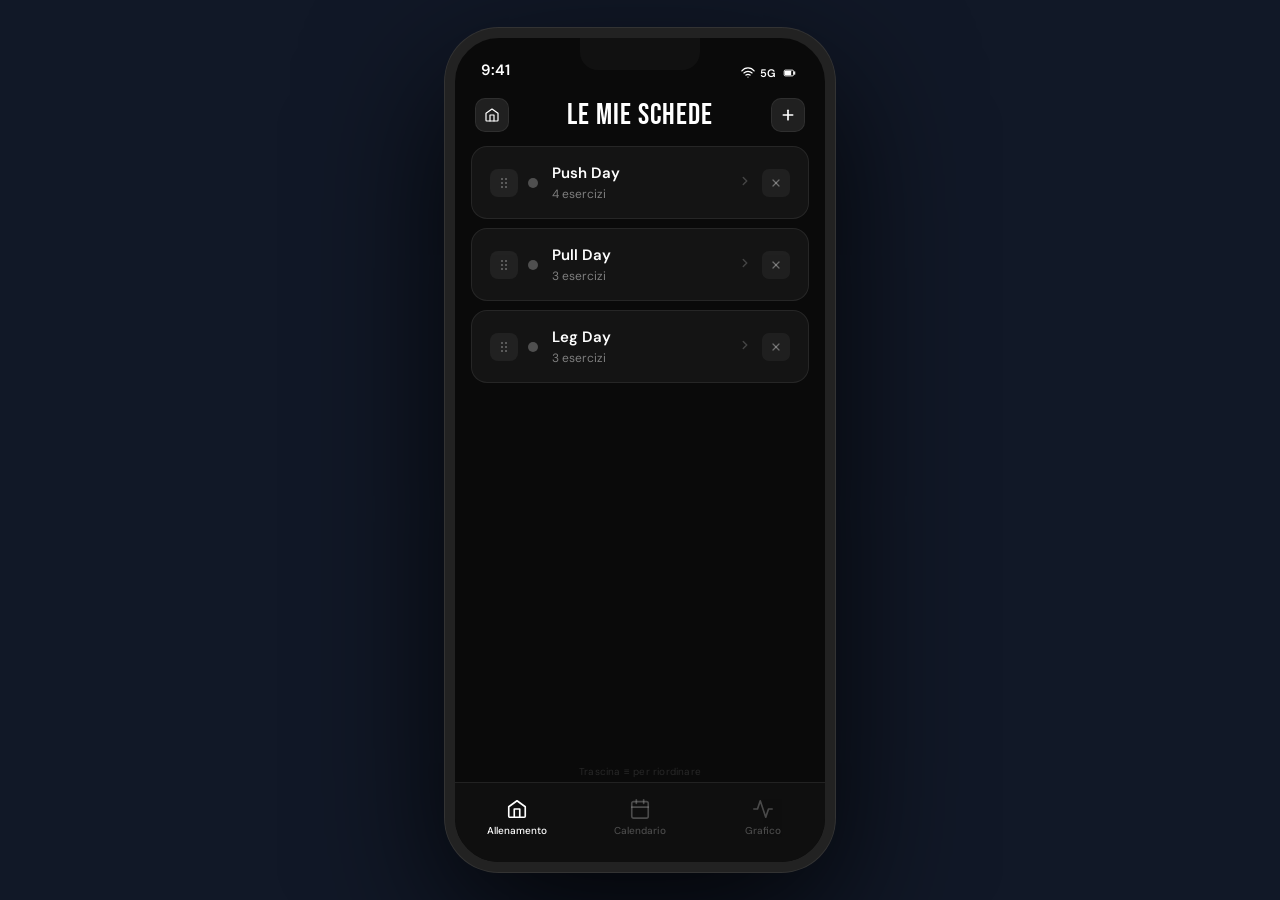
==== apps/gymapp/index.html @ b6bb97b6 "feat: aggiungi Journal mini-app con foto ricordo, mood, tag e streak" ====
﻿<!DOCTYPE html>
<html lang="it">
<head>
<meta charset="UTF-8">
<meta name="viewport" content="width=device-width, initial-scale=1.0">
<title>GymApp · Second Brain</title>
<link href="https://fonts.googleapis.com/css2?family=Bebas+Neue&family=DM+Sans:wght@400;500;600;700&display=swap" rel="stylesheet">
<style>
*,*::before,*::after{box-sizing:border-box;margin:0;padding:0}
:root{--bg:#0a0a0a;--s1:#141414;--s2:#1c1c1c;--bd:rgba(255,255,255,0.08);--t:white;--tm:rgba(255,255,255,0.45);--td:rgba(255,255,255,0.2)}
body{background:#111827;display:flex;align-items:center;justify-content:center;min-height:100vh;font-family:'DM Sans',sans-serif;padding:24px}
.phone{width:390px;height:844px;background:var(--bg);border-radius:54px;border:10px solid #222;box-shadow:0 0 0 1px #333,0 48px 140px rgba(0,0,0,.85);position:relative;overflow:hidden;display:flex;flex-direction:column}
.notch{position:absolute;top:0;left:50%;transform:translateX(-50%);width:120px;height:32px;background:#111;border-radius:0 0 18px 18px;z-index:100}
.sb{height:50px;display:flex;align-items:flex-end;justify-content:space-between;padding:0 26px 8px;flex-shrink:0}
.sb-t{font-size:15px;font-weight:600;color:white}
.sb-i{display:flex;gap:5px;align-items:center;color:white;font-size:11px;font-weight:600}
.sc{flex:1;position:relative;overflow:hidden}
.screen{position:absolute;inset:0;display:flex;flex-direction:column;background:var(--bg);opacity:0;pointer-events:none;transform:translateX(32px);transition:opacity .28s,transform .28s}
.screen.active{opacity:1;pointer-events:all;transform:translateX(0)}
.screen.out{opacity:0;transform:translateX(-32px)}
.nh{padding:10px 20px 14px;display:flex;align-items:center;justify-content:space-between;flex-shrink:0}
.ntitle{font-family:'Bebas Neue',sans-serif;font-size:36px;color:white;letter-spacing:1px;line-height:1}
.nback{display:flex;align-items:center;gap:3px;color:var(--tm);font-size:15px;font-weight:500;cursor:pointer;padding:6px 0}
.nback svg{width:15px;height:15px}
.bicon{width:34px;height:34px;border-radius:10px;background:rgba(255,255,255,.09);border:1px solid rgba(255,255,255,.07);color:white;cursor:pointer;display:flex;align-items:center;justify-content:center;transition:background .15s}
.bicon:hover{background:rgba(255,255,255,.15)}
.bicon svg{width:16px;height:16px}
.scroll{flex:1;overflow-y:auto;padding:0 16px 12px;scrollbar-width:none}
.scroll::-webkit-scrollbar{display:none}

/* Scheda card */
.scard{background:var(--s1);border:1px solid var(--bd);border-radius:16px;padding:16px 18px;margin-bottom:9px;display:flex;align-items:center;justify-content:space-between;gap:10px;transition:background .15s}
.scard-main{flex:1;display:flex;align-items:center;justify-content:space-between;cursor:pointer;min-width:0}
.scard-main:hover .scard-l{opacity:.95}
.scard-main:active{transform:scale(.985)}
.scard-l{display:flex;align-items:center;gap:14px}
.scard-dot{width:10px;height:10px;border-radius:50%;background:rgba(255,255,255,.25);flex-shrink:0}
.scard-nome{font-size:15px;font-weight:600;color:white;margin-bottom:3px}
.scard-sub{font-size:12px;color:var(--tm)}
.scard-chev svg{width:14px;height:14px;color:var(--td)}
.dnd-handle{width:28px;height:28px;border-radius:8px;border:none;background:rgba(255,255,255,.06);color:rgba(255,255,255,.35);cursor:grab;display:flex;align-items:center;justify-content:center;flex-shrink:0;touch-action:none;transition:background .15s,color .15s}
.dnd-handle:hover{background:rgba(255,255,255,.12);color:rgba(255,255,255,.6)}
.dnd-handle:active{cursor:grabbing}
.dnd-handle svg{width:16px;height:16px}
.dnd-item{transition:transform .15s,opacity .15s,box-shadow .15s}
.dnd-item.dnd-dragging{opacity:.55;transform:scale(1.02);box-shadow:0 8px 24px rgba(0,0,0,.45);z-index:5;position:relative}
.dnd-item.dnd-over-before{box-shadow:inset 0 2px 0 white}
.dnd-item.dnd-over-after{box-shadow:inset 0 -2px 0 white}
.dnd-hint{text-align:center;font-size:10px;color:rgba(255,255,255,.12);padding:6px 0 4px;letter-spacing:.2px}

/* Tabella esercizi */
.th{display:flex;align-items:center;gap:4px;padding:8px 10px 6px;margin:0 2px 4px;flex-shrink:0}
.th span{font-size:10px;font-weight:700;color:var(--td);letter-spacing:.9px;display:block;text-align:center}
.cn{flex:1;min-width:0;overflow:hidden}
.cn span{text-align:left}
.cs{width:28px;flex-shrink:0}
.cr{width:42px;flex-shrink:0}
.cri{width:30px;flex-shrink:0}
.cp{width:52px;flex-shrink:0}
.ca{width:62px;flex-shrink:0}
.erow{background:rgba(255,255,255,.05);border:1px solid rgba(255,255,255,.05);border-radius:12px;padding:13px 10px;margin-bottom:7px;display:flex;align-items:center;gap:4px}
.erow:hover{background:rgba(255,255,255,.07)}
.enome{font-size:13px;font-weight:600;color:white;white-space:nowrap;overflow:hidden;text-overflow:ellipsis;display:block;width:100%}
.cval{text-align:center;font-size:14px;font-weight:600;color:white;display:block}
.rir-b{width:24px;height:24px;border-radius:50%;background:rgba(255,255,255,.13);display:flex;align-items:center;justify-content:center;font-size:11px;font-weight:700;color:white;margin:0 auto}
.pcell{display:flex;align-items:baseline;justify-content:center;gap:1px}
.pval{font-size:13px;font-weight:700;color:white}
.punit{font-size:10px;color:var(--tm);margin-left:1px}
.racts{display:flex;gap:5px;justify-content:flex-end}
.rbtn{width:28px;height:28px;border-radius:7px;border:none;cursor:pointer;display:flex;align-items:center;justify-content:center;transition:background .15s;flex-shrink:0}
.rbtn svg{width:12px;height:12px}
.rbtn.edit{background:rgba(255,255,255,.1);color:rgba(255,255,255,.75)}
.rbtn.del{background:rgba(255,255,255,.05);color:rgba(255,255,255,.35)}
.rbtn.edit:hover{background:rgba(255,255,255,.18)}
.rbtn.del:hover{background:rgba(255,60,60,.2);color:rgba(255,100,100,.8)}
.btn-start{margin:6px 16px 10px;padding:15px;background:white;color:black;border:none;border-radius:14px;font-family:'DM Sans',sans-serif;font-size:15px;font-weight:700;cursor:pointer;display:flex;align-items:center;justify-content:center;gap:8px;flex-shrink:0;transition:opacity .15s}
.btn-start:hover{opacity:.9}
.btn-start svg{width:15px;height:15px}

/* Sessione */
.sess-nome{font-family:'Bebas Neue',sans-serif;font-size:32px;color:white;letter-spacing:1px;line-height:1.1;padding:0 20px 6px;flex-shrink:0}
.set-tabs{display:flex;gap:8px;padding:10px 20px;flex-shrink:0;overflow-x:auto;scrollbar-width:none}
.set-tabs::-webkit-scrollbar{display:none}
.stab{padding:7px 16px;border-radius:20px;font-size:13px;font-weight:600;cursor:pointer;flex-shrink:0;border:1px solid rgba(255,255,255,.1);transition:all .15s;color:var(--tm);background:transparent}
.stab.active{background:white;color:black;border-color:white}
.stab.done{background:rgba(255,255,255,.12);color:rgba(255,255,255,.5);border-color:rgba(255,255,255,.08)}
.params{padding:6px 16px;flex-shrink:0;display:flex;flex-direction:column;gap:8px}
.prow{display:flex;align-items:center;justify-content:space-between;padding:14px 16px;background:rgba(255,255,255,.05);border:1px solid rgba(255,255,255,.05);border-radius:12px}
.plabel{font-size:13px;font-weight:500;color:var(--tm)}
.pfixed{font-size:15px;font-weight:700;color:white}
.pstep{display:flex;align-items:center;background:rgba(255,255,255,.08);border-radius:10px;overflow:hidden}
.psbtn{width:36px;height:36px;background:none;border:none;color:white;font-size:18px;cursor:pointer;display:flex;align-items:center;justify-content:center;transition:background .12s}
.psbtn:hover{background:rgba(255,255,255,.1)}
.psval{min-width:36px;text-align:center;font-size:16px;font-weight:700;color:white}
.punit2{font-size:12px;color:var(--tm);font-weight:500;margin-left:6px}
.btn-setdone{margin:10px 16px 0;padding:15px;background:white;color:black;border:none;border-radius:14px;font-family:'DM Sans',sans-serif;font-size:15px;font-weight:700;cursor:pointer;display:flex;align-items:center;justify-content:center;gap:8px;flex-shrink:0;transition:opacity .15s}
.btn-setdone.done{background:rgba(255,255,255,.1);color:rgba(255,255,255,.4)}
.btn-setdone svg{width:16px;height:16px}
.timer-box{margin:10px 16px 0;padding:16px 20px;background:rgba(255,255,255,.04);border:1px solid rgba(255,255,255,.07);border-radius:14px;display:flex;align-items:center;justify-content:space-between;cursor:pointer;flex-shrink:0;transition:background .15s}
.timer-box:hover{background:rgba(255,255,255,.07)}
.timer-l{display:flex;align-items:center;gap:10px}
.timer-lbl{font-size:11px;font-weight:600;color:var(--tm);letter-spacing:.8px;margin-bottom:2px}
.timer-val{font-family:'Bebas Neue',sans-serif;font-size:28px;color:white;letter-spacing:2px;line-height:1}
.timer-val.warn{color:#ff9f43}
.timer-val.idle{color:rgba(255,255,255,.3)}
.timer-hint{font-size:11px;color:var(--td);display:flex;align-items:center;gap:3px}
.timer-hint svg{width:12px;height:12px}
.nav-ese{margin:10px 16px 0;display:flex;gap:8px;flex-shrink:0}
.bnav{flex:1;padding:13px;background:rgba(255,255,255,.07);border:1px solid rgba(255,255,255,.08);border-radius:12px;color:white;font-family:'DM Sans',sans-serif;font-size:14px;font-weight:600;cursor:pointer;display:flex;align-items:center;justify-content:center;gap:6px;transition:background .15s}
.bnav:hover{background:rgba(255,255,255,.12)}
.bnav:disabled{opacity:.25;cursor:default}
.bnav svg{width:14px;height:14px}
.btn-fine{margin:8px 16px 12px;padding:14px;background:transparent;border:1px solid rgba(255,255,255,.15);border-radius:12px;color:rgba(255,255,255,.5);font-family:'DM Sans',sans-serif;font-size:14px;font-weight:600;cursor:pointer;flex-shrink:0;transition:all .15s}
.btn-fine:hover{border-color:rgba(255,255,255,.3);color:white}

/* Calendario */
.cal-nav{display:flex;align-items:center;justify-content:space-between;padding:0 20px 10px;flex-shrink:0}
.cal-mese{font-family:'Bebas Neue',sans-serif;font-size:26px;color:white;letter-spacing:1px}
.cal-nbtn{width:32px;height:32px;border-radius:9px;background:rgba(255,255,255,.08);border:1px solid rgba(255,255,255,.07);color:white;cursor:pointer;display:flex;align-items:center;justify-content:center;transition:background .15s}
.cal-nbtn:hover{background:rgba(255,255,255,.15)}
.cal-nbtn svg{width:14px;height:14px}
.cal-hdr{display:grid;grid-template-columns:repeat(7,1fr);padding:0 12px;margin-bottom:4px;flex-shrink:0}
.cal-dl{text-align:center;font-size:12px;font-weight:700;color:var(--td);letter-spacing:.5px;padding:6px 0}
.cal-grid{display:grid;grid-template-columns:repeat(7,1fr);gap:6px;padding:0 10px;flex-shrink:0}
.cal-cell{aspect-ratio:1;min-height:44px;border-radius:10px;display:flex;align-items:center;justify-content:center;flex-direction:column;gap:2px;cursor:pointer;transition:background .15s;position:relative}
.cal-cell:hover{background:rgba(255,255,255,.07)}
.cal-cell.empty{pointer-events:none}
.cal-cell.trained{background:rgba(255,255,255,.07)}
.cal-cell.trained:hover{background:rgba(255,255,255,.12)}
.cal-cell.today .cal-n{background:white;color:black;width:30px;height:30px;border-radius:50%;display:flex;align-items:center;justify-content:center;font-size:14px;font-weight:700}
.cal-n{font-size:13px;font-weight:600;color:white;line-height:1}
.cal-cell.other .cal-n{color:var(--td)}
.cal-dot{width:5px;height:5px;border-radius:50%;background:white;opacity:.8}
.cal-leg{display:flex;align-items:center;gap:6px;padding:10px 20px 0;flex-shrink:0}
.cal-leg-dot{width:7px;height:7px;border-radius:50%;background:white;opacity:.5}
.cal-leg-t{font-size:11px;color:var(--td)}
.stat-cards{display:grid;grid-template-columns:repeat(3,1fr);gap:8px;margin:8px 16px 0;flex-shrink:0}
.stat-card{background:rgba(255,255,255,.05);border:1px solid var(--bd);border-radius:12px;padding:10px 8px;text-align:center}
.stat-v{font-family:'Bebas Neue',sans-serif;font-size:22px;color:white;letter-spacing:.5px;line-height:1.1}
.stat-u{font-size:11px;color:var(--tm)}
.stat-l{font-size:10px;font-weight:700;color:var(--td);letter-spacing:.8px;margin-top:4px}
.stat-card.pos .stat-v{color:#50c878}
.stat-card.neg .stat-v{color:#ff6b6b}

/* Grafico */
.g-sel{margin:0 16px 8px;padding:12px 16px;background:rgba(255,255,255,.06);border:1px solid var(--bd);border-radius:12px;display:flex;align-items:center;justify-content:space-between;cursor:pointer;transition:background .15s;flex-shrink:0}
.g-sel:hover{background:rgba(255,255,255,.1)}
.g-sel-l{font-size:15px;font-weight:600;color:white}
.g-sel-i svg{width:16px;height:16px;color:var(--tm)}
.met-tabs{display:flex;gap:8px;padding:0 16px 8px;flex-shrink:0}
.mtab{padding:7px 16px;border-radius:20px;font-size:13px;font-weight:600;cursor:pointer;flex-shrink:0;border:1px solid rgba(255,255,255,.1);transition:all .15s;color:var(--tm);background:transparent}
.mtab.active{background:white;color:black;border-color:white}
.g-card{margin:0 16px;background:rgba(255,255,255,.04);border:1px solid var(--bd);border-radius:16px;padding:10px 12px 8px;flex-shrink:0}
.g-card-hdr{display:flex;justify-content:space-between;align-items:flex-start;margin-bottom:10px}
.g-card-nome{font-size:15px;font-weight:700;color:white}
.g-card-sub{font-size:11px;color:var(--tm);margin-top:3px}
.chart-wrap{width:100%;position:relative}
.chart-wrap svg{width:100%;overflow:visible}
.chart-tooltip{position:absolute;background:#222;border:1px solid rgba(255,255,255,.15);border-radius:8px;padding:6px 10px;font-size:12px;font-weight:600;color:white;pointer-events:none;opacity:0;transition:opacity .15s;white-space:nowrap;z-index:10}
.chart-tooltip.vis{opacity:1}
.ult-sess{margin:8px 16px 0;background:rgba(255,255,255,.04);border:1px solid var(--bd);border-radius:16px;overflow:hidden;flex-shrink:0}
.ult-hdr{padding:10px 14px 8px;font-size:10px;font-weight:700;color:var(--td);letter-spacing:1px;border-bottom:1px solid var(--bd)}
.sess-row{display:flex;align-items:center;padding:9px 14px;border-bottom:1px solid rgba(255,255,255,.04)}
.sess-row:last-child{border-bottom:none}
.sess-data{font-size:13px;font-weight:500;color:var(--tm);width:58px;flex-shrink:0}
.sess-reps{font-size:13px;font-weight:600;color:white;flex:1}
.sess-peso{font-size:14px;font-weight:700;color:white}
.sess-punit{font-size:11px;color:var(--tm);margin-left:1px}
.sess-delta{font-size:11px;font-weight:600;margin-left:8px;width:36px;text-align:right;flex-shrink:0}
.sess-delta.su{color:#50c878}
.sess-delta.giu{color:#ff6b6b}
.sess-delta.par{color:var(--td)}
.btn-mostra{width:100%;padding:10px;background:none;border:none;border-top:1px solid rgba(255,255,255,.05);color:var(--tm);font-family:'DM Sans',sans-serif;font-size:13px;font-weight:600;cursor:pointer;text-align:center;transition:color .15s,background .15s;border-radius:0 0 16px 16px}
.btn-mostra:hover{color:white;background:rgba(255,255,255,.04)}
.g-empty{flex:1;display:flex;flex-direction:column;align-items:center;justify-content:center;gap:10px;padding:40px 20px}
.g-empty svg{width:48px;height:48px;color:white;opacity:.15}
.g-empty-t{font-size:16px;font-weight:600;color:var(--tm)}
.g-empty-s{font-size:12px;color:var(--td);text-align:center;line-height:1.5}

/* Sheet */
.overlay{position:absolute;inset:0;background:rgba(0,0,0,.55);z-index:50;opacity:0;pointer-events:none;transition:opacity .25s}
.overlay.vis{opacity:1;pointer-events:all}
.sheet{position:absolute;bottom:0;left:0;right:0;background:#171717;border-radius:22px 22px 0 0;border-top:1px solid rgba(255,255,255,.07);z-index:60;transform:translateY(100%);transition:transform .32s cubic-bezier(.32,.72,0,1);padding:10px 20px 36px;max-height:85%;overflow-y:auto;scrollbar-width:none}
.sheet::-webkit-scrollbar{display:none}
.sheet.vis{transform:translateY(0)}
.sh{width:34px;height:4px;background:rgba(255,255,255,.18);border-radius:2px;margin:0 auto 18px}
.stitle{font-family:'Bebas Neue',sans-serif;font-size:24px;color:white;margin-bottom:18px;letter-spacing:.5px}
.fg{margin-bottom:16px}
.flabel{font-size:10px;font-weight:700;color:var(--td);letter-spacing:1px;margin-bottom:7px;display:block}
.finput{width:100%;padding:13px 14px;background:rgba(255,255,255,.06);border:1px solid var(--bd);border-radius:11px;color:white;font-family:'DM Sans',sans-serif;font-size:14px;outline:none;transition:border-color .15s,background .15s}
.finput:focus{border-color:rgba(255,255,255,.28);background:rgba(255,255,255,.09)}
.finput::placeholder{color:var(--td)}
.stepr{display:flex;align-items:center;justify-content:space-between;padding:10px 14px;background:rgba(255,255,255,.05);border:1px solid var(--bd);border-radius:11px}
.steplbl{font-size:14px;font-weight:500;color:white}
.stepc{display:flex;align-items:center;background:rgba(255,255,255,.07);border-radius:9px;overflow:hidden}
.stepbtn{width:36px;height:36px;background:none;border:none;color:white;font-size:17px;cursor:pointer;display:flex;align-items:center;justify-content:center;transition:background .12s}
.stepbtn:hover{background:rgba(255,255,255,.1)}
.stepv{width:30px;text-align:center;font-size:16px;font-weight:700;color:white}
.bconfirm{width:100%;padding:14px;background:white;color:black;border:none;border-radius:13px;font-family:'DM Sans',sans-serif;font-size:15px;font-weight:700;cursor:pointer;margin-top:6px;transition:opacity .15s}
.bconfirm:hover{opacity:.88}
.ese-opt{padding:14px 16px;border-radius:12px;cursor:pointer;display:flex;align-items:center;justify-content:space-between;transition:background .15s;margin-bottom:4px}
.ese-opt:hover{background:rgba(255,255,255,.07)}
.ese-opt.sel{background:rgba(255,255,255,.1)}
.ese-opt-nome{font-size:15px;font-weight:600;color:white}
.ese-opt-sub{font-size:12px;color:var(--tm);margin-top:2px}
.ese-opt-chk svg{width:16px;height:16px;color:white}
.tpreset{display:grid;grid-template-columns:repeat(3,1fr);gap:8px;margin-bottom:16px}
.tpbtn{padding:12px;background:rgba(255,255,255,.06);border:1px solid rgba(255,255,255,.08);border-radius:10px;color:white;font-family:'DM Sans',sans-serif;font-size:14px;font-weight:600;cursor:pointer;text-align:center;transition:background .15s}
.tpbtn.sel{background:white;color:black;border-color:white}
.det-data{font-size:13px;font-weight:500;color:var(--tm);margin-bottom:4px}
.det-scheda{font-family:'Bebas Neue',sans-serif;font-size:28px;color:white;letter-spacing:.5px;margin-bottom:16px}
.det-ese-nome{font-size:14px;font-weight:700;color:white;margin-bottom:6px}
.det-set-row{display:flex;align-items:center;padding:7px 0;border-bottom:1px solid rgba(255,255,255,.05)}
.det-set-row:last-child{border-bottom:none}
.det-set-num{font-size:11px;font-weight:700;color:var(--td);width:40px}
.det-set-val{font-size:13px;font-weight:600;color:white;flex:1}
.det-set-peso{font-size:14px;font-weight:700;color:white}
.det-set-unit{font-size:11px;color:var(--tm);margin-left:2px}
.ese-div{height:1px;background:rgba(255,255,255,.07);margin:10px 0}
.empty-s{flex:1;display:flex;flex-direction:column;align-items:center;justify-content:center;gap:10px;padding:40px 20px}
.empty-s svg{width:48px;height:48px;color:white;opacity:.2}
.empty-t{font-size:16px;font-weight:600;color:var(--tm)}
.empty-sub{font-size:12px;color:var(--td);text-align:center}
.hint{text-align:center;font-size:10px;color:rgba(255,255,255,.15);padding:4px 0 8px;letter-spacing:.2px}
.toast{position:absolute;bottom:100px;left:50%;transform:translateX(-50%) translateY(12px);background:white;color:#0a0a0a;padding:12px 20px;border-radius:12px;font-size:14px;font-weight:600;opacity:0;pointer-events:none;transition:opacity .25s,transform .25s;z-index:200;white-space:nowrap}
.toast.vis{opacity:1;transform:translateX(-50%) translateY(0)}

/* Tab bar */
.tbar{height:80px;background:#0f0f0f;border-top:1px solid var(--bd);display:flex;align-items:flex-start;padding-top:10px;flex-shrink:0}
.titem{flex:1;display:flex;flex-direction:column;align-items:center;gap:3px;cursor:pointer;padding:4px 0;transition:opacity .15s}
.titem:hover{opacity:.75}
.ticon{width:24px;height:24px;display:flex;align-items:center;justify-content:center}
.ticon svg{width:22px;height:22px}
.tlabel{font-size:10px;font-weight:500}
.titem.on .tlabel{color:white}
.titem.on .ticon svg{color:white}
.titem.off .tlabel{color:var(--tm)}
.titem.off .ticon svg{color:var(--tm)}
.titem.off{opacity:.55}

@keyframes fadeUp{from{opacity:0;transform:translateY(12px)}to{opacity:1;transform:translateY(0)}}

    /* ── Calendario ── */
    .cal-nav {
      display: flex;
      align-items: center;
      justify-content: space-between;
      padding: 0 20px 12px;
      flex-shrink: 0;
    }
    .cal-mese {
      font-family: 'Bebas Neue', sans-serif;
      font-size: 22px; color: white; letter-spacing: 0.5px;
    }
    .cal-nav-btn {
      width: 32px; height: 32px;
      border-radius: 8px;
      background: rgba(255,255,255,0.08);
      border: 1px solid rgba(255,255,255,0.07);
      color: white; cursor: pointer;
      display: flex; align-items: center; justify-content: center;
      transition: background 0.15s;
    }
    .cal-nav-btn:hover { background: rgba(255,255,255,0.15); }
    .cal-nav-btn svg { width: 14px; height: 14px; }

    /* Griglia giorni settimana */
    .cal-giorni-header {
      display: grid;
      grid-template-columns: repeat(7, 1fr);
      padding: 0 16px;
      margin-bottom: 4px;
      flex-shrink: 0;
    }
    .cal-giorno-label {
      text-align: center;
      font-size: 10px; font-weight: 700;
      color: var(--text-dim); letter-spacing: 0.5px;
      padding: 4px 0;
    }

    /* Griglia celle */
    .cal-griglia {
      display: grid;
      grid-template-columns: repeat(7, 1fr);
      gap: 4px;
      padding: 0 16px;
      flex-shrink: 0;
    }
    .cal-cella {
      aspect-ratio: 1;
      border-radius: 10px;
      display: flex;
      align-items: center;
      justify-content: center;
      font-size: 13px; font-weight: 500;
      color: var(--text-muted);
      cursor: default;
      position: relative;
      transition: background 0.15s;
    }
    .cal-cella.vuota { visibility: hidden; }
    .cal-cella.oggi {
      color: white; font-weight: 700;
    }
    .cal-cella.oggi::after {
      content: '';
      position: absolute;
      bottom: 4px; left: 50%;
      transform: translateX(-50%);
      width: 4px; height: 4px;
      border-radius: 50%;
      background: white;
    }
    .cal-cella.allenato {
      background: rgba(255,255,255,0.12);
      color: white; font-weight: 600;
      cursor: pointer;
    }
    .cal-cella.allenato:hover { background: rgba(255,255,255,0.2); }
    .cal-cella.allenato:active { transform: scale(0.93); }
    .cal-cella.oggi.allenato {
      background: white; color: black;
    }
    .cal-cella.oggi.allenato::after { background: black; }

    /* Stats mese */
    .cal-stats {
      display: flex;
      gap: 8px;
      padding: 12px 16px 0;
      flex-shrink: 0;
    }
    .cal-stat {
      flex: 1;
      background: rgba(255,255,255,0.05);
      border: 1px solid var(--border);
      border-radius: 12px;
      padding: 10px 12px;
      text-align: center;
    }
    .cal-stat-val {
      font-family: 'Bebas Neue', sans-serif;
      font-size: 28px; color: white; letter-spacing: 0.5px;
    }
    .cal-stat-label {
      font-size: 10px; font-weight: 700;
      color: var(--text-dim); letter-spacing: 0.8px;
      margin-top: 2px;
    }

    /* Sheet giorno */
    .giorno-sheet-data {
      font-size: 13px; color: var(--text-muted);
      margin-bottom: 16px; font-weight: 500;
    }
    .scheda-allenata-card {
      display: flex;
      align-items: center;
      gap: 12px;
      padding: 14px 16px;
      background: rgba(255,255,255,0.06);
      border: 1px solid var(--border);
      border-radius: 14px;
    }
    .scheda-allenata-dot {
      width: 10px; height: 10px;
      border-radius: 50%;
      background: white; flex-shrink: 0;
    }
    .scheda-allenata-nome {
      font-size: 16px; font-weight: 700; color: white;
    }
</style>
</head>
<body>
<div class="phone">
  <div class="notch"></div>
  <div class="sb">
    <span class="sb-t">9:41</span>
    <div class="sb-i">
      <svg viewBox="0 0 24 24" fill="none" stroke="currentColor" style="width:14px;height:14px"><path d="M1.5 8.5a13 13 0 0 1 21 0M5 12a10 10 0 0 1 14 0M8.5 15.5a6 6 0 0 1 7 0M12 19h.01" stroke-width="2" stroke-linecap="round"/></svg>
      <span>5G</span>
      <svg viewBox="0 0 24 24" style="width:18px;height:14px"><rect x="2" y="7" width="16" height="10" rx="2" stroke="currentColor" stroke-width="1.5" fill="none"/><rect x="3" y="8" width="11" height="8" rx="1" fill="currentColor"/><path d="M20 10v4" stroke="currentColor" stroke-width="2" stroke-linecap="round"/></svg>
    </div>
  </div>

  <div class="toast" id="toast"></div>
  <div class="sc">
    <!-- SCHEDE -->
    <div class="screen active" id="s-schede">
      <div class="nh">
        <a class="bicon" href="../../index.html" title="Torna a Second Brain" aria-label="Second Brain"><svg viewBox="0 0 24 24" fill="none" stroke="currentColor" stroke-width="1.8" stroke-linecap="round" stroke-linejoin="round"><path d="M3 9.5L12 3l9 6.5V20a1 1 0 0 1-1 1H4a1 1 0 0 1-1-1V9.5z"/><path d="M9 21V12h6v9"/></svg></a>
        <span class="ntitle" style="font-size:30px">Le mie Schede</span>
        <button class="bicon" onclick="openSheet('sh-new-scheda')"><svg viewBox="0 0 24 24" fill="none" stroke="currentColor" stroke-width="2.5" stroke-linecap="round"><line x1="12" y1="5" x2="12" y2="19"/><line x1="5" y1="12" x2="19" y2="12"/></svg></button>
      </div>
      <div class="scroll" id="lista-schede"></div>
      <p class="dnd-hint" id="hint-schede" style="display:none">Trascina &#8801; per riordinare</p>
    </div>

    <!-- DETTAGLIO SCHEDA -->
    <div class="screen" id="s-dettaglio">
      <div class="nh">
        <div class="nback" onclick="goTo('s-schede')"><svg viewBox="0 0 24 24" fill="none" stroke="currentColor" stroke-width="2.5" stroke-linecap="round" stroke-linejoin="round"><polyline points="15 18 9 12 15 6"/></svg>Schede</div>
        <button class="bicon" onclick="openSheet('sh-new-ese')"><svg viewBox="0 0 24 24" fill="none" stroke="currentColor" stroke-width="2.5" stroke-linecap="round"><line x1="12" y1="5" x2="12" y2="19"/><line x1="5" y1="12" x2="19" y2="12"/></svg></button>
      </div>
      <div style="padding:0 20px 10px;flex-shrink:0"><div class="ntitle" id="det-title"></div></div>
      <div class="th">
        <div class="cn"><span>ESERCIZIO</span></div>
        <div class="cs"><span>SET</span></div>
        <div class="cr"><span>REP P</span></div>
        <div class="cri"><span>RIR</span></div>
        <div class="cp"><span>PESO</span></div>
        <div class="ca"></div>
      </div>
      <div class="scroll" id="lista-ese"></div>
      <p class="dnd-hint" id="hint-ese" style="display:none">Trascina &#8801; per riordinare</p>
      <button class="btn-start" onclick="avviaSessione()">
        <svg viewBox="0 0 24 24" fill="currentColor"><polygon points="5,3 19,12 5,21"/></svg>Inizia Sessione
      </button>
    </div>

    <!-- SESSIONE -->
    <div class="screen" id="s-sessione">
      <div class="nh">
        <div class="nback" onclick="chiudiSess()"><svg viewBox="0 0 24 24" fill="none" stroke="currentColor" stroke-width="2.5" stroke-linecap="round" stroke-linejoin="round"><polyline points="15 18 9 12 15 6"/></svg>Schede</div>
        <div style="font-size:12px;color:var(--tm);font-weight:500" id="sess-prog"></div>
      </div>
      <div class="sess-nome" id="sess-nome"></div>
      <div class="set-tabs" id="set-tabs"></div>
      <div class="params">
        <div class="prow"><span class="plabel">Reps Previste</span><span class="pfixed" id="p-repp"></span></div>
        <div class="prow"><span class="plabel">RIR</span><span class="pfixed" id="p-rir"></span></div>
        <div class="prow"><span class="plabel">Reps Effettuate</span>
          <div style="display:flex;align-items:center">
            <div class="pstep"><button class="psbtn" onclick="cambiaSet('repE',-1)">-</button><span class="psval" id="p-repe">8</span><button class="psbtn" onclick="cambiaSet('repE',1)">+</button></div>
          </div>
        </div>
        <div class="prow"><span class="plabel">Peso</span>
          <div style="display:flex;align-items:center">
            <div class="pstep"><button class="psbtn" onclick="cambiaSet('peso',-2.5)">-</button><span class="psval" id="p-peso">90</span><button class="psbtn" onclick="cambiaSet('peso',2.5)">+</button></div>
            <span class="punit2">kg</span>
          </div>
        </div>
      </div>
      <button class="btn-setdone" id="btn-setdone" onclick="completaSet()">
        <svg viewBox="0 0 24 24" fill="none" stroke="currentColor" stroke-width="2.5" stroke-linecap="round" stroke-linejoin="round"><polyline points="20 6 9 17 4 12"/></svg>Set Completato
      </button>
      <div class="timer-box" onclick="openSheet('sh-timer')">
        <div class="timer-l">
          <svg viewBox="0 0 24 24" fill="none" stroke="currentColor" stroke-width="1.8" stroke-linecap="round" style="width:18px;height:18px;color:var(--tm)"><circle cx="12" cy="12" r="9"/><polyline points="12 7 12 12 15.5 15.5"/></svg>
          <div><div class="timer-lbl">RECUPERO</div><div class="timer-val idle" id="timer-disp">02:00</div></div>
        </div>
        <div class="timer-hint"><svg viewBox="0 0 24 24" fill="none" stroke="currentColor" stroke-width="2" stroke-linecap="round" stroke-linejoin="round"><path d="M11 4H4a2 2 0 0 0-2 2v14a2 2 0 0 0 2 2h14a2 2 0 0 0 2-2v-7"/><path d="M18.5 2.5a2.121 2.121 0 0 1 3 3L12 15l-4 1 1-4 9.5-9.5z"/></svg>Modifica</div>
      </div>
      <div class="nav-ese">
        <button class="bnav" id="btn-prev" onclick="navEse(-1)"><svg viewBox="0 0 24 24" fill="none" stroke="currentColor" stroke-width="2.5" stroke-linecap="round" stroke-linejoin="round"><polyline points="15 18 9 12 15 6"/></svg>Precedente</button>
        <button class="bnav" id="btn-next" onclick="navEse(1)">Successivo<svg viewBox="0 0 24 24" fill="none" stroke="currentColor" stroke-width="2.5" stroke-linecap="round" stroke-linejoin="round"><polyline points="9 6 15 12 9 18"/></svg></button>
      </div>
      <button class="btn-fine" onclick="fineSessione()">Fine Sessione</button>
    </div>

    <!-- CALENDARIO -->
    <div class="screen" id="s-cal">
      <div class="nh" style="padding-bottom:8px"><span class="ntitle">Calendario</span></div>
      <div class="cal-nav">
        <button class="cal-nbtn" onclick="cambiaMese(-1)"><svg viewBox="0 0 24 24" fill="none" stroke="currentColor" stroke-width="2.5" stroke-linecap="round" stroke-linejoin="round"><polyline points="15 18 9 12 15 6"/></svg></button>
        <span class="cal-mese" id="cal-lbl">MAGGIO 2026</span>
        <button class="cal-nbtn" onclick="cambiaMese(1)"><svg viewBox="0 0 24 24" fill="none" stroke="currentColor" stroke-width="2.5" stroke-linecap="round" stroke-linejoin="round"><polyline points="9 18 15 12 9 6"/></svg></button>
      </div>
      <div class="cal-hdr">
        <div class="cal-dl">L</div><div class="cal-dl">M</div><div class="cal-dl">M</div>
        <div class="cal-dl">G</div><div class="cal-dl">V</div><div class="cal-dl">S</div><div class="cal-dl">D</div>
      </div>
      <div class="cal-grid" id="cal-grid"></div>
      <div class="cal-leg"><div class="cal-leg-dot"></div><span class="cal-leg-t">Giorno allenato</span></div>
      <div class="stat-cards" id="cal-stats"></div>
    </div>

    <!-- GRAFICO -->
    <div class="screen" id="s-grafico">
      <div class="nh" style="padding-bottom:8px"><span class="ntitle">Grafico</span></div>
      <div class="g-sel" onclick="openSheet('sh-ese-grafico')">
        <span class="g-sel-l" id="g-ese-lbl">Seleziona esercizio</span>
        <span class="g-sel-i"><svg viewBox="0 0 24 24" fill="none" stroke="currentColor" stroke-width="2.5" stroke-linecap="round" stroke-linejoin="round"><polyline points="6 9 12 15 18 9"/></svg></span>
      </div>
      <div class="met-tabs">
        <button class="mtab active" onclick="switchMet('peso')">Peso</button>
        <button class="mtab" onclick="switchMet('volume')">Volume</button>
        <button class="mtab" onclick="switchMet('1rm')">1RM stimato</button>
      </div>
      <div id="g-content" style="display:none">
        <div class="g-card">
          <div class="g-card-hdr"><div><div class="g-card-nome" id="g-nome"></div><div class="g-card-sub" id="g-sub"></div></div></div>
          <div class="chart-wrap">
            <svg id="chart-svg" height="190" viewBox="0 0 320 190" preserveAspectRatio="none"></svg>
            <div class="chart-tooltip" id="chart-tip"></div>
          </div>
        </div>
        <div class="stat-cards" id="g-stats"></div>
        <div class="ult-sess" id="ult-sess" style="display:none">
          <div class="ult-hdr">ULTIME SESSIONI</div>
          <div id="ult-lista"></div>
          <button class="btn-mostra" id="btn-mostra" onclick="apriTutteSess()">Mostra di piu</button>
        </div>
      </div>
      <div class="g-empty" id="g-empty">
        <svg viewBox="0 0 24 24" fill="none" stroke="currentColor" stroke-width="1.5" stroke-linecap="round"><polyline points="22 12 18 12 15 21 9 3 6 12 2 12"/></svg>
        <div class="g-empty-t">Nessun esercizio</div>
        <div class="g-empty-s">Seleziona un esercizio per vedere le sue progressioni</div>
      </div>
    </div>

    <!-- OVERLAY -->
    <div class="overlay" id="overlay" onclick="closeSheet()"></div>

    <!-- SHEET: nuova scheda -->
    <div class="sheet" id="sh-new-scheda">
      <div class="sh"></div><div class="stitle">Nuova Scheda</div>
      <div class="fg"><label class="flabel">NOME SCHEDA</label><input class="finput" id="in-scheda" placeholder="Es. Push Day, Full Body A..."/></div>
      <button class="bconfirm" onclick="creaScheda()">Crea Scheda</button>
    </div>

    <!-- SHEET: nuovo esercizio -->
    <div class="sheet" id="sh-new-ese">
      <div class="sh"></div><div class="stitle">Nuovo Esercizio</div>
      <div class="fg"><label class="flabel">NOME ESERCIZIO</label><input class="finput" id="in-ese-nome" placeholder="Es. Squat, Panca piana..."/></div>
      <div class="fg"><label class="flabel">SET</label>
        <div class="stepr"><span class="steplbl" id="new-set-lbl">3 serie</span>
          <div class="stepc"><button class="stepbtn" onclick="stepChange('new','set',-1)">-</button><span class="stepv" id="new-set-v">3</span><button class="stepbtn" onclick="stepChange('new','set',1)">+</button></div>
        </div>
      </div>
      <div class="fg"><label class="flabel">REPS PIANIFICATE</label><input class="finput" id="in-ese-rep" placeholder="Es. 8-10 oppure 12"/></div>
      <div class="fg"><label class="flabel">RIR</label>
        <div class="stepr"><span class="steplbl" id="new-rir-lbl">1 rep di riserva</span>
          <div class="stepc"><button class="stepbtn" onclick="stepChange('new','rir',-1)">-</button><span class="stepv" id="new-rir-v">1</span><button class="stepbtn" onclick="stepChange('new','rir',1)">+</button></div>
        </div>
      </div>
      <div class="fg"><label class="flabel">PESO DI RIFERIMENTO (kg)</label><input class="finput" id="in-ese-peso" placeholder="Es. 80" type="number"/></div>
      <button class="bconfirm" onclick="aggiungiEse()">Aggiungi Esercizio</button>
    </div>

    <!-- SHEET: modifica esercizio -->
    <div class="sheet" id="sh-mod-ese">
      <div class="sh"></div><div class="stitle">Modifica Esercizio</div>
      <div class="fg"><label class="flabel">NOME ESERCIZIO</label><input class="finput" id="mod-nome" placeholder="Es. Squat..."/></div>
      <div class="fg"><label class="flabel">SET</label>
        <div class="stepr"><span class="steplbl" id="mod-set-lbl">3 serie</span>
          <div class="stepc"><button class="stepbtn" onclick="stepChange('mod','set',-1)">-</button><span class="stepv" id="mod-set-v">3</span><button class="stepbtn" onclick="stepChange('mod','set',1)">+</button></div>
        </div>
      </div>
      <div class="fg"><label class="flabel">REPS PIANIFICATE</label><input class="finput" id="mod-rep" placeholder="Es. 8-10"/></div>
      <div class="fg"><label class="flabel">RIR</label>
        <div class="stepr"><span class="steplbl" id="mod-rir-lbl">1 rep di riserva</span>
          <div class="stepc"><button class="stepbtn" onclick="stepChange('mod','rir',-1)">-</button><span class="stepv" id="mod-rir-v">1</span><button class="stepbtn" onclick="stepChange('mod','rir',1)">+</button></div>
        </div>
      </div>
      <div class="fg"><label class="flabel">PESO DI RIFERIMENTO (kg)</label><input class="finput" id="mod-peso" placeholder="Es. 80" type="number"/></div>
      <button class="bconfirm" onclick="salvaModEse()">Salva Modifiche</button>
    </div>

    <!-- SHEET: timer -->
    <div class="sheet" id="sh-timer">
      <div class="sh"></div><div class="stitle">Tempo di Recupero</div>
      <div class="tpreset" id="tpreset">
        <button class="tpbtn" onclick="setTimer(30)">30s</button>
        <button class="tpbtn" onclick="setTimer(60)">1 min</button>
        <button class="tpbtn" onclick="setTimer(90)">1:30</button>
        <button class="tpbtn sel" onclick="setTimer(120)">2 min</button>
        <button class="tpbtn" onclick="setTimer(150)">2:30</button>
        <button class="tpbtn" onclick="setTimer(180)">3 min</button>
        <button class="tpbtn" onclick="setTimer(240)">4 min</button>
        <button class="tpbtn" onclick="setTimer(300)">5 min</button>
        <button class="tpbtn" onclick="setTimer(0)">Off</button>
      </div>
      <button class="bconfirm" onclick="closeSheet()">Conferma</button>
    </div>

    <!-- SHEET: selezione esercizio grafico -->
    <div class="sheet" id="sh-ese-grafico" style="max-height:75%">
      <div class="sh"></div><div class="stitle">Scegli Esercizio</div>
      <div id="lista-ese-g" style="overflow-y:auto;max-height:380px"></div>
    </div>

    <!-- SHEET: tutte le sessioni -->
    <div class="sheet" id="sh-tutte-sess" style="max-height:80%">
      <div class="sh"></div>
      <div class="stitle" id="sh-tutte-title"></div>
      <div id="sh-tutte-lista" style="overflow-y:auto;max-height:420px;scrollbar-width:none"></div>
    </div>

    <!-- SHEET: dettaglio giorno -->
    <div class="sheet" id="sh-det-giorno" style="max-height:82%">
      <div class="sh"></div>
      <div id="sh-det-content" style="overflow-y:auto;max-height:500px;scrollbar-width:none"></div>
    </div>
  </div>

  <!-- TAB BAR -->
  <div class="tbar">
    <div class="titem on" id="tab-0" onclick="switchTab(0)">
      <div class="ticon"><svg viewBox="0 0 24 24" fill="none" stroke="currentColor" stroke-width="1.8" stroke-linecap="round" stroke-linejoin="round"><path d="M3 9.5L12 3l9 6.5V20a1 1 0 0 1-1 1H4a1 1 0 0 1-1-1V9.5z"/><path d="M9 21V12h6v9"/></svg></div>
      <div class="tlabel">Allenamento</div>
    </div>
    <div class="titem off" id="tab-1" onclick="switchTab(1)">
      <div class="ticon"><svg viewBox="0 0 24 24" fill="none" stroke="currentColor" stroke-width="1.8" stroke-linecap="round" stroke-linejoin="round"><rect x="3" y="4" width="18" height="18" rx="2"/><line x1="16" y1="2" x2="16" y2="6"/><line x1="8" y1="2" x2="8" y2="6"/><line x1="3" y1="10" x2="21" y2="10"/></svg></div>
      <div class="tlabel">Calendario</div>
    </div>
    <div class="titem off" id="tab-2" onclick="switchTab(2)">
      <div class="ticon"><svg viewBox="0 0 24 24" fill="none" stroke="currentColor" stroke-width="1.8" stroke-linecap="round" stroke-linejoin="round"><polyline points="22 12 18 12 15 21 9 3 6 12 2 12"/></svg></div>
      <div class="tlabel">Grafico</div>
    </div>
  </div>
</div>

<script src="js/core/constants.js"></script>
<script src="js/core/utils.js"></script>
<script src="js/data/seed.js"></script>
<script src="js/data/store.js"></script>
<script src="js/services/chartService.js"></script>
<script src="js/services/schedaService.js"></script>
<script src="js/services/sessionService.js"></script>
<script src="js/services/calendarService.js"></script>
<script src="js/ui/shared.js"></script>
<script src="js/ui/navigation.js"></script>
<script src="js/ui/schedeView.js"></script>
<script src="js/ui/sessionView.js"></script>
<script src="js/ui/calendarView.js"></script>
<script src="js/ui/chartView.js"></script>
<script src="js/ui/bootstrap.js"></script>
</body>
</html>
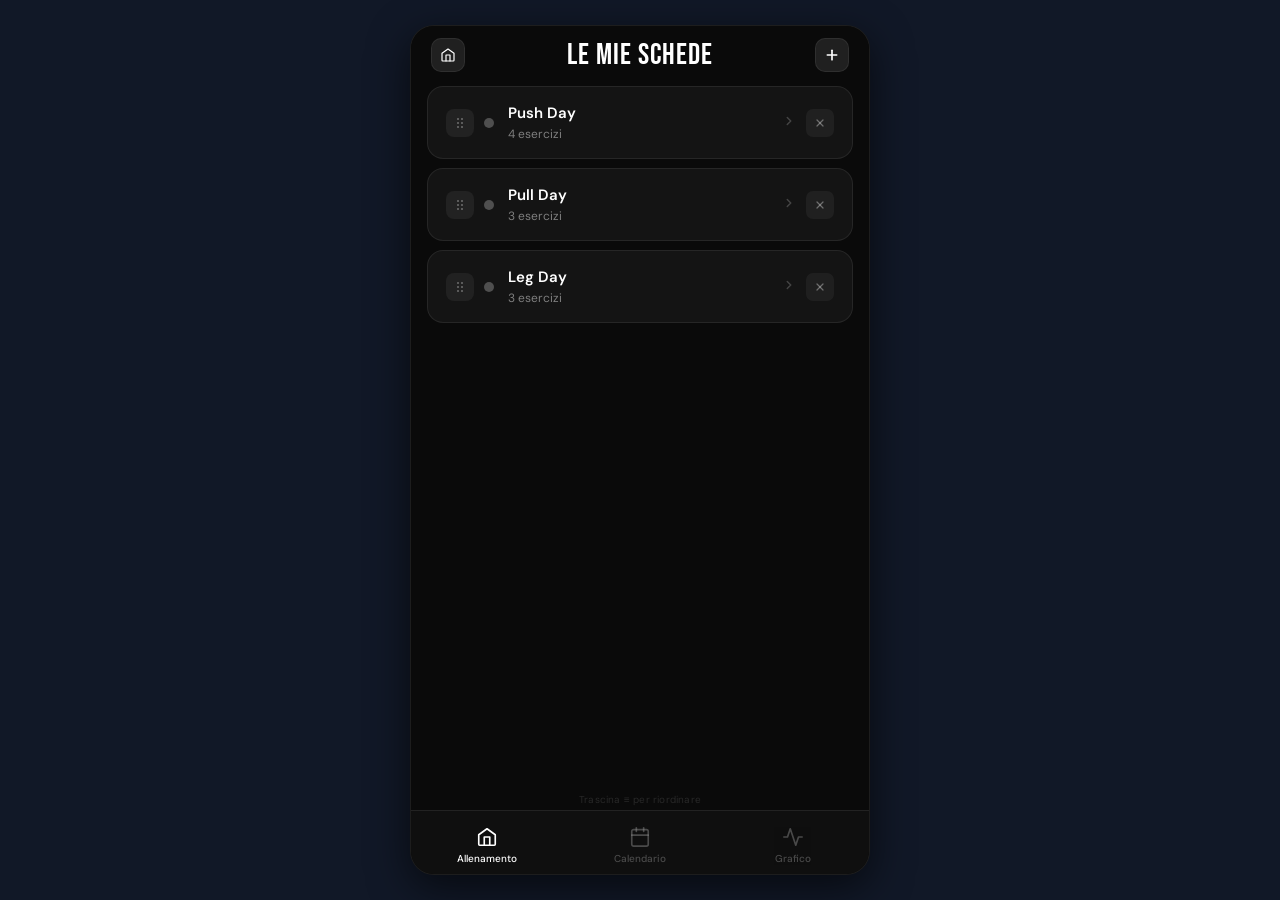
==== commit 8731c0a2: "style: remove phone mockup frame and make layout fully responsive and safe-area aware" ====
--- a/apps/gymapp/index.html
+++ b/apps/gymapp/index.html
@@ -1,4 +1,4 @@
-﻿<!DOCTYPE html>
+<!DOCTYPE html>
 <html lang="it">
 <head>
 <meta charset="UTF-8">
@@ -9,19 +9,23 @@
 *,*::before,*::after{box-sizing:border-box;margin:0;padding:0}
 :root{--bg:#0a0a0a;--s1:#141414;--s2:#1c1c1c;--bd:rgba(255,255,255,0.08);--t:white;--tm:rgba(255,255,255,0.45);--td:rgba(255,255,255,0.2)}
 body{background:#111827;display:flex;align-items:center;justify-content:center;min-height:100vh;font-family:'DM Sans',sans-serif;padding:24px}
-.phone{width:390px;height:844px;background:var(--bg);border-radius:54px;border:10px solid #222;box-shadow:0 0 0 1px #333,0 48px 140px rgba(0,0,0,.85);position:relative;overflow:hidden;display:flex;flex-direction:column}
-.notch{position:absolute;top:0;left:50%;transform:translateX(-50%);width:120px;height:32px;background:#111;border-radius:0 0 18px 18px;z-index:100}
-.sb{height:50px;display:flex;align-items:flex-end;justify-content:space-between;padding:0 26px 8px;flex-shrink:0}
-.sb-t{font-size:15px;font-weight:600;color:white}
-.sb-i{display:flex;gap:5px;align-items:center;color:white;font-size:11px;font-weight:600}
+.phone{width:100%;max-width:460px;height:100vh;max-height:850px;background:var(--bg);border-radius:24px;border:1px solid var(--bd);box-shadow:0 12px 40px rgba(0,0,0,.6);position:relative;overflow:hidden;display:flex;flex-direction:column}
+.notch{display:none}
+.sb{display:none}
+.sb-t{display:none}
+.sb-i{display:none}
 .sc{flex:1;position:relative;overflow:hidden}
 .screen{position:absolute;inset:0;display:flex;flex-direction:column;background:var(--bg);opacity:0;pointer-events:none;transform:translateX(32px);transition:opacity .28s,transform .28s}
 .screen.active{opacity:1;pointer-events:all;transform:translateX(0)}
 .screen.out{opacity:0;transform:translateX(-32px)}
-.nh{padding:10px 20px 14px;display:flex;align-items:center;justify-content:space-between;flex-shrink:0}
+.nh{padding:calc(env(safe-area-inset-top, 0px) + 12px) 20px 14px;display:flex;align-items:center;justify-content:space-between;flex-shrink:0}
 .ntitle{font-family:'Bebas Neue',sans-serif;font-size:36px;color:white;letter-spacing:1px;line-height:1}
 .nback{display:flex;align-items:center;gap:3px;color:var(--tm);font-size:15px;font-weight:500;cursor:pointer;padding:6px 0}
 .nback svg{width:15px;height:15px}
+@media (max-width: 480px) {
+  body{padding:0}
+  .phone{max-width:100%;height:100vh;height:100dvh;max-height:none;border:none;border-radius:0;box-shadow:none}
+}
 .bicon{width:34px;height:34px;border-radius:10px;background:rgba(255,255,255,.09);border:1px solid rgba(255,255,255,.07);color:white;cursor:pointer;display:flex;align-items:center;justify-content:center;transition:background .15s}
 .bicon:hover{background:rgba(255,255,255,.15)}
 .bicon svg{width:16px;height:16px}
@@ -180,7 +184,7 @@
 /* Sheet */
 .overlay{position:absolute;inset:0;background:rgba(0,0,0,.55);z-index:50;opacity:0;pointer-events:none;transition:opacity .25s}
 .overlay.vis{opacity:1;pointer-events:all}
-.sheet{position:absolute;bottom:0;left:0;right:0;background:#171717;border-radius:22px 22px 0 0;border-top:1px solid rgba(255,255,255,.07);z-index:60;transform:translateY(100%);transition:transform .32s cubic-bezier(.32,.72,0,1);padding:10px 20px 36px;max-height:85%;overflow-y:auto;scrollbar-width:none}
+.sheet{position:absolute;bottom:0;left:0;right:0;background:#171717;border-radius:22px 22px 0 0;border-top:1px solid rgba(255,255,255,.07);z-index:60;transform:translateY(100%);transition:transform .32s cubic-bezier(.32,.72,0,1);padding:10px 20px calc(env(safe-area-inset-bottom, 0px) + 24px);max-height:85%;overflow-y:auto;scrollbar-width:none}
 .sheet::-webkit-scrollbar{display:none}
 .sheet.vis{transform:translateY(0)}
 .sh{width:34px;height:4px;background:rgba(255,255,255,.18);border-radius:2px;margin:0 auto 18px}
@@ -226,7 +230,7 @@
 .toast.vis{opacity:1;transform:translateX(-50%) translateY(0)}
 
 /* Tab bar */
-.tbar{height:80px;background:#0f0f0f;border-top:1px solid var(--bd);display:flex;align-items:flex-start;padding-top:10px;flex-shrink:0}
+.tbar{height:calc(64px + env(safe-area-inset-bottom, 0px));background:#0f0f0f;border-top:1px solid var(--bd);display:flex;align-items:flex-start;padding-top:10px;padding-bottom:env(safe-area-inset-bottom, 0px);flex-shrink:0}
 .titem{flex:1;display:flex;flex-direction:column;align-items:center;gap:3px;cursor:pointer;padding:4px 0;transition:opacity .15s}
 .titem:hover{opacity:.75}
 .ticon{width:24px;height:24px;display:flex;align-items:center;justify-content:center}
